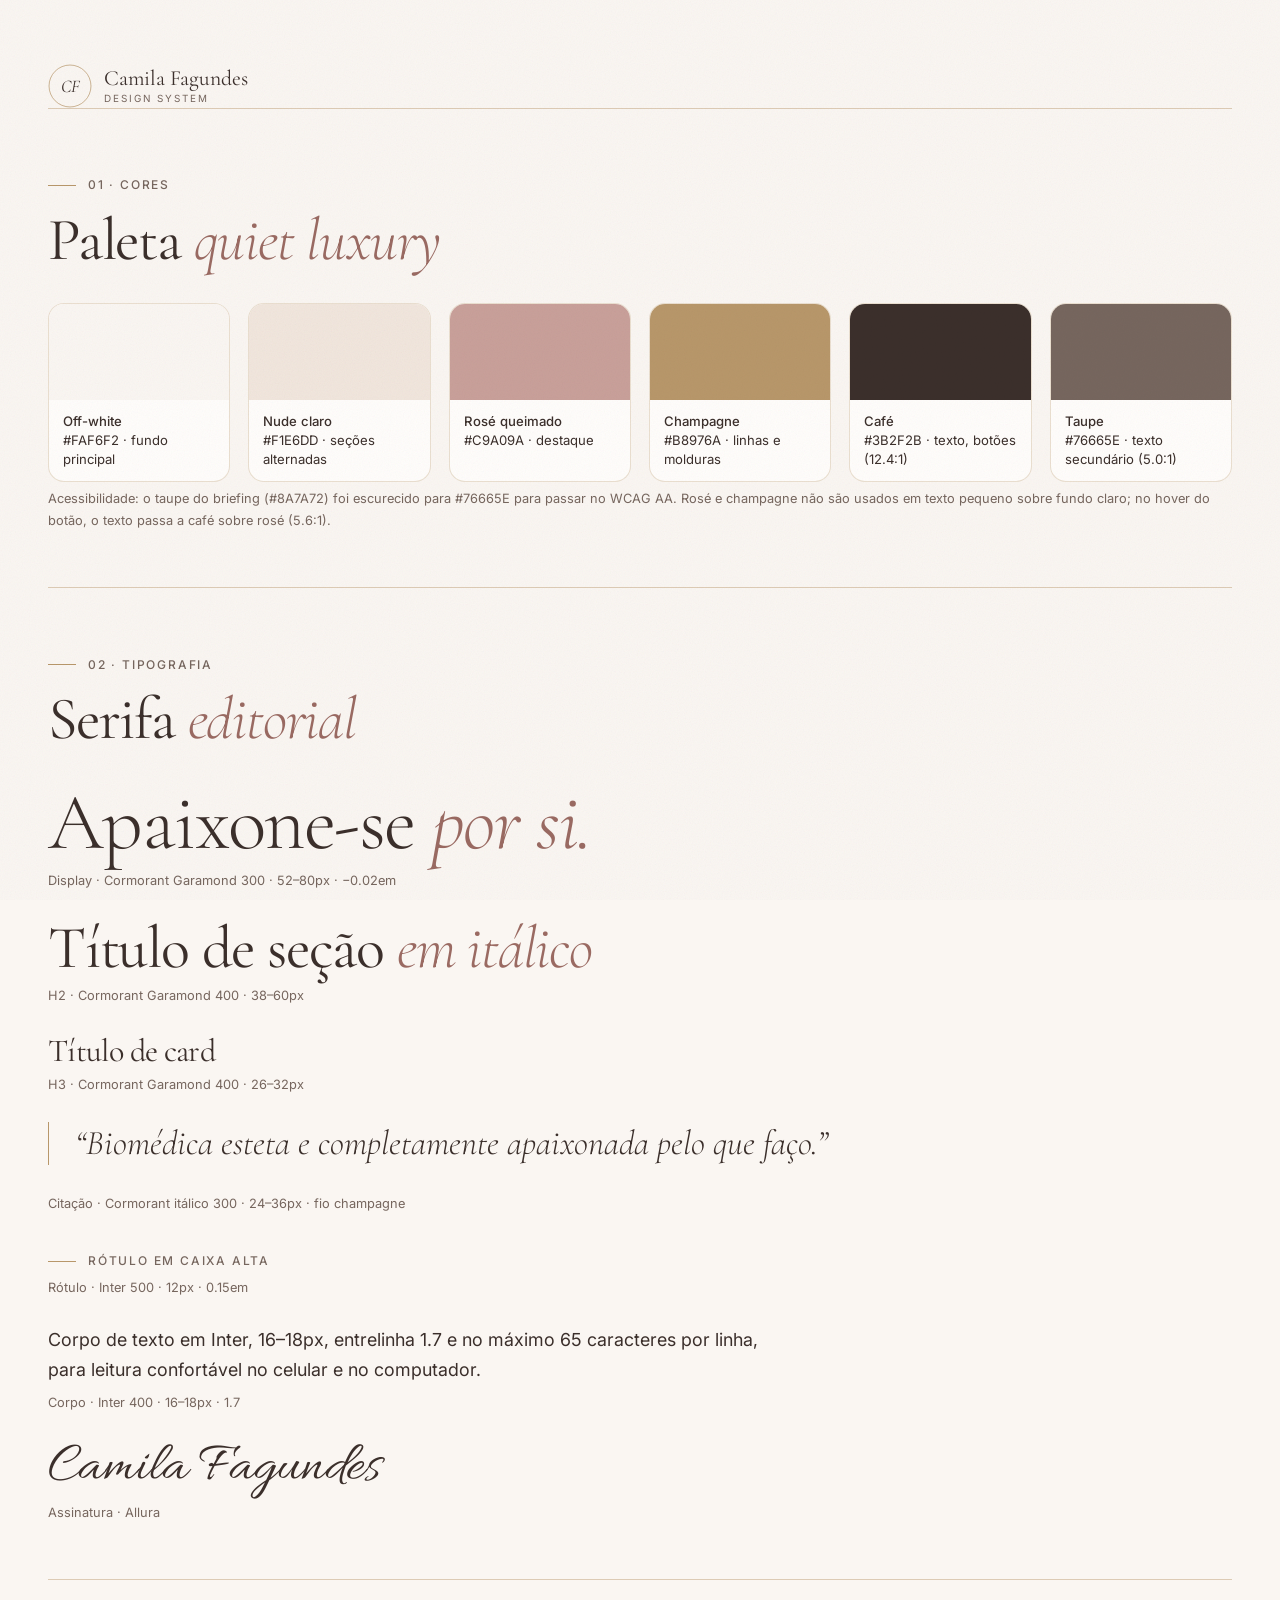
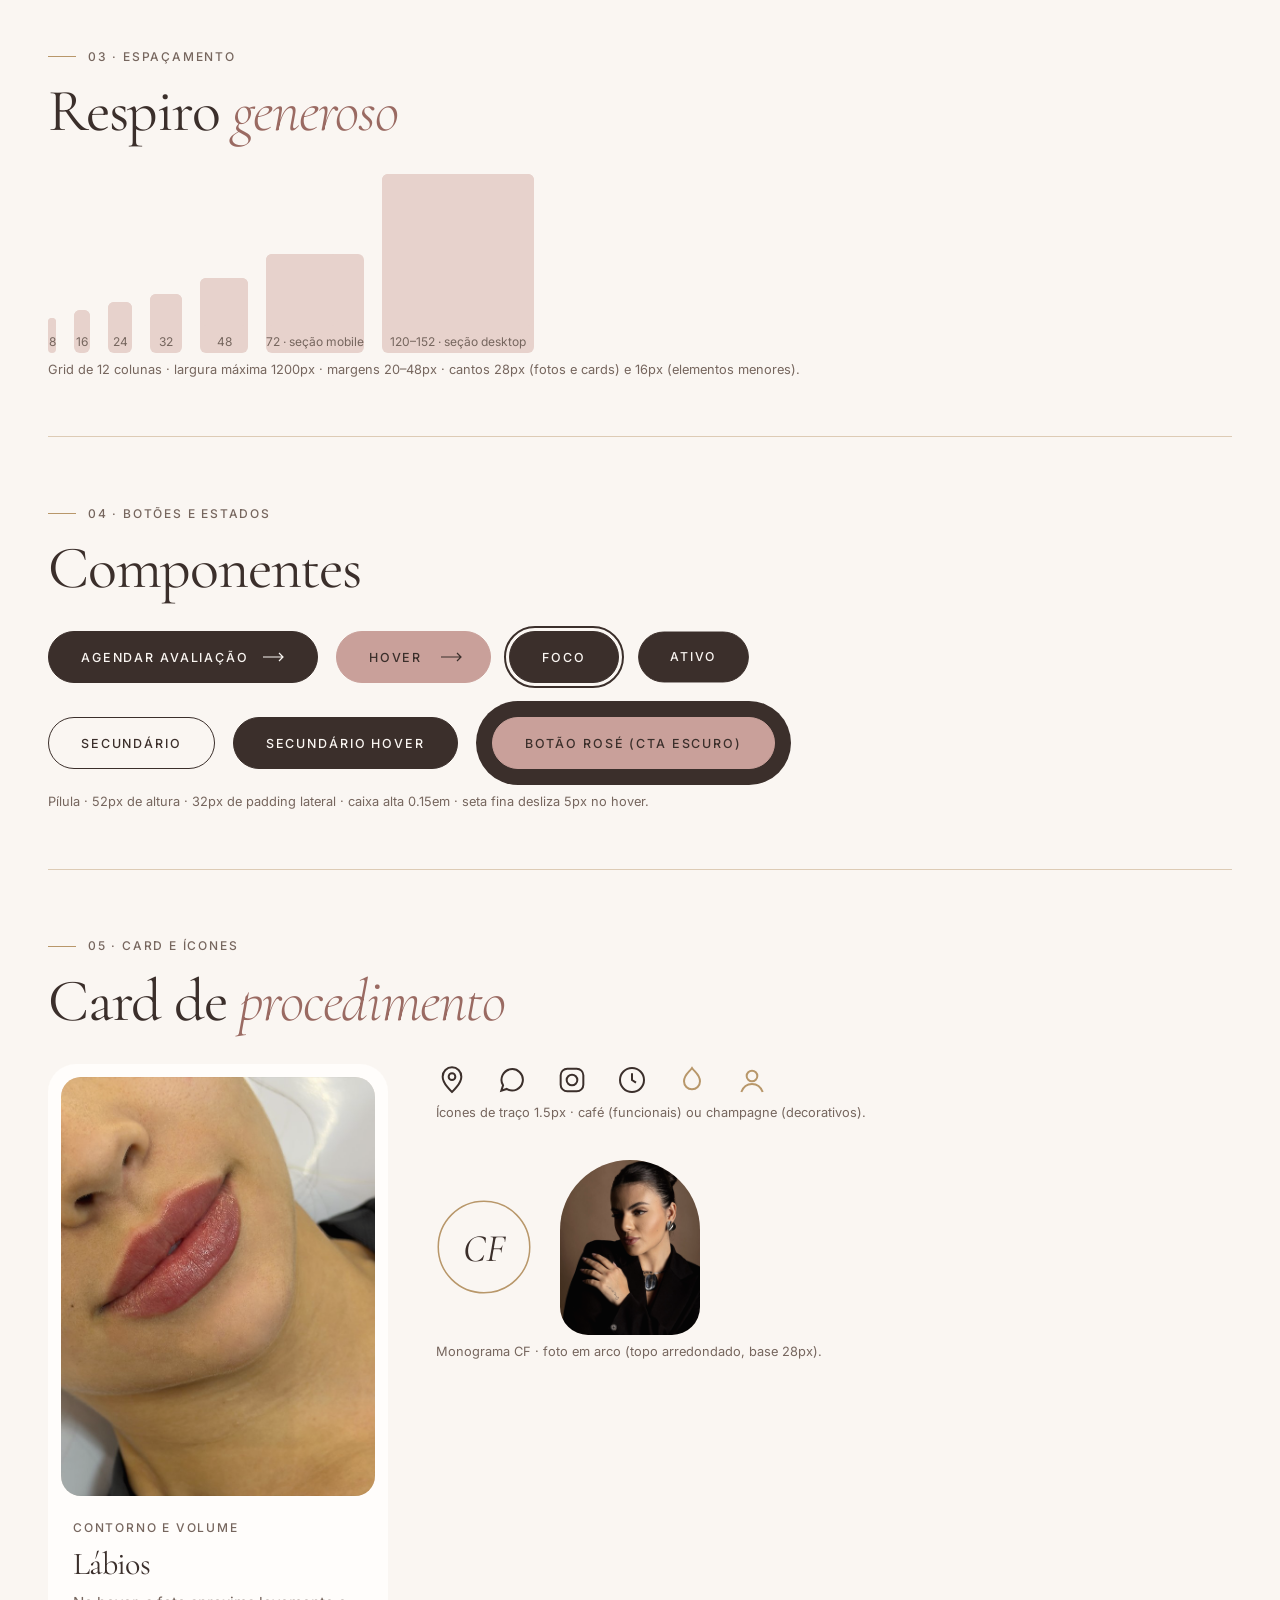
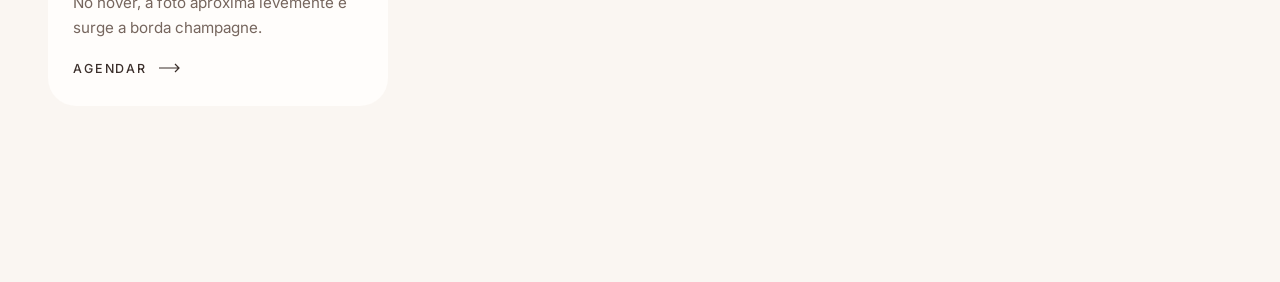
==== design-system.html @ 3cc43bcc "Novo design: quiet luxury (Cormorant + Inter, paleta nude/rose), arcos, selo CF, cards, linha do tem" ====
﻿<!doctype html>
<html lang="pt-BR">
<head>
<meta charset="utf-8">
<meta name="viewport" content="width=device-width, initial-scale=1">
<title>Design System | Dra. Camila Fagundes</title>
<link rel="preconnect" href="https://fonts.googleapis.com">
<link rel="preconnect" href="https://fonts.gstatic.com" crossorigin>
<link href="https://fonts.googleapis.com/css2?family=Allura&family=Cormorant+Garamond:ital,wght@0,300;0,400;0,500;1,300;1,400&family=Inter:wght@300;400;500&display=swap" rel="stylesheet">
<link rel="stylesheet" href="styles.css">
<style>
  .ds { padding: 64px 0 120px; }
  .ds section { padding: 56px 0; border-top: 1px solid rgba(184,151,106,.45); }
  .ds h2.h2 { margin: 14px 0 32px; }
  .swatches { display: grid; grid-template-columns: repeat(auto-fill, minmax(160px, 1fr)); gap: 18px; }
  .sw { border-radius: var(--radius-sm); overflow: hidden; background: var(--white); border: 1px solid rgba(184,151,106,.3); }
  .sw i { display: block; height: 96px; }
  .sw div { padding: 12px 14px; font-size: .82rem; line-height: 1.45; }
  .sw b { display: block; font-weight: 500; }
  .row { display: flex; flex-wrap: wrap; gap: 18px; align-items: center; }
  .spec { font-size: .8rem; color: var(--taupe); margin-top: 6px; }
  .type > * + * { margin-top: 26px; }
  .spaces { display: flex; flex-wrap: wrap; gap: 18px; align-items: flex-end; }
  .spaces div { background: var(--rose-soft); border-radius: 6px; }
  .spaces span { display: block; font-size: .75rem; color: var(--taupe); margin-top: 6px; text-align: center; }
  .icons { display: flex; gap: 28px; }
  .icons svg { width: 32px; height: 32px; stroke: var(--cafe); fill: none; stroke-width: 1.5; }
  .icons svg.g { stroke: var(--gold); }
  .state-focus { outline: 2px solid var(--cafe); outline-offset: 3px; }
  .demo-card { max-width: 340px; }
</style>
</head>
<body>
<svg width="0" height="0" style="position:absolute" aria-hidden="true">
  <symbol id="arrow" viewBox="0 0 22 10"><path d="M0 5h20M16 1l4 4-4 4" fill="none" stroke="currentColor" stroke-width="1.2"/></symbol>
  <symbol id="mono" viewBox="0 0 64 64"><circle cx="32" cy="32" r="30.5" fill="none" stroke="#B8976A" stroke-width="1"/><text x="32" y="41" text-anchor="middle" fill="#3B2F2B" font-family="Cormorant Garamond, Georgia, serif" font-style="italic" font-size="26">CF</text></symbol>
</svg>
<main class="container ds">
  <a class="brand" href="index.html"><svg class="mono"><use href="#mono"/></svg><span>Camila Fagundes<small>Design system</small></span></a>

  <section>
    <span class="label">01 · Cores</span>
    <h2 class="h2">Paleta <em>quiet luxury</em></h2>
    <div class="swatches">
      <div class="sw"><i style="background:#FAF6F2"></i><div><b>Off-white</b>#FAF6F2 · fundo principal</div></div>
      <div class="sw"><i style="background:#F1E6DD"></i><div><b>Nude claro</b>#F1E6DD · seções alternadas</div></div>
      <div class="sw"><i style="background:#C9A09A"></i><div><b>Rosé queimado</b>#C9A09A · destaque</div></div>
      <div class="sw"><i style="background:#B8976A"></i><div><b>Champagne</b>#B8976A · linhas e molduras</div></div>
      <div class="sw"><i style="background:#3B2F2B"></i><div><b>Café</b>#3B2F2B · texto, botões (12.4:1)</div></div>
      <div class="sw"><i style="background:#76665E"></i><div><b>Taupe</b>#76665E · texto secundário (5.0:1)</div></div>
    </div>
    <p class="spec">Acessibilidade: o taupe do briefing (#8A7A72) foi escurecido para #76665E para passar no WCAG AA. Rosé e champagne não são usados em texto pequeno sobre fundo claro; no hover do botão, o texto passa a café sobre rosé (5.6:1).</p>
  </section>

  <section>
    <span class="label">02 · Tipografia</span>
    <h2 class="h2">Serifa <em>editorial</em></h2>
    <div class="type">
      <div><p class="display">Apaixone-se <em>por si.</em></p><p class="spec">Display · Cormorant Garamond 300 · 52–80px · −0.02em</p></div>
      <div><p class="h2">Título de seção <em>em itálico</em></p><p class="spec">H2 · Cormorant Garamond 400 · 38–60px</p></div>
      <div><p class="h3">Título de card</p><p class="spec">H3 · Cormorant Garamond 400 · 26–32px</p></div>
      <div><p class="quote">“Biomédica esteta e completamente apaixonada pelo que faço.”</p><p class="spec">Citação · Cormorant itálico 300 · 24–36px · fio champagne</p></div>
      <div><span class="label">Rótulo em caixa alta</span><p class="spec">Rótulo · Inter 500 · 12px · 0.15em</p></div>
      <div><p class="measure">Corpo de texto em Inter, 16–18px, entrelinha 1.7 e no máximo 65 caracteres por linha, para leitura confortável no celular e no computador.</p><p class="spec">Corpo · Inter 400 · 16–18px · 1.7</p></div>
      <div><p class="signature">Camila Fagundes</p><p class="spec">Assinatura · Allura</p></div>
    </div>
  </section>

  <section>
    <span class="label">03 · Espaçamento</span>
    <h2 class="h2">Respiro <em>generoso</em></h2>
    <div class="spaces">
      <div><div style="width:8px;height:8px"></div><span>8</span></div>
      <div><div style="width:16px;height:16px"></div><span>16</span></div>
      <div><div style="width:24px;height:24px"></div><span>24</span></div>
      <div><div style="width:32px;height:32px"></div><span>32</span></div>
      <div><div style="width:48px;height:48px"></div><span>48</span></div>
      <div><div style="width:72px;height:72px"></div><span>72 · seção mobile</span></div>
      <div><div style="width:152px;height:152px"></div><span>120–152 · seção desktop</span></div>
    </div>
    <p class="spec">Grid de 12 colunas · largura máxima 1200px · margens 20–48px · cantos 28px (fotos e cards) e 16px (elementos menores).</p>
  </section>

  <section>
    <span class="label">04 · Botões e estados</span>
    <h2 class="h2">Componentes</h2>
    <div class="row">
      <a class="btn" href="#">Agendar avaliação <svg class="arrow"><use href="#arrow"/></svg></a>
      <a class="btn" href="#" style="background:var(--rose);border-color:var(--rose);color:var(--cafe)">Hover <svg class="arrow" style="transform:translateX(5px)"><use href="#arrow"/></svg></a>
      <a class="btn state-focus" href="#">Foco</a>
      <a class="btn" href="#" style="transform:scale(.98)">Ativo</a>
    </div>
    <div class="row" style="margin-top:18px">
      <a class="btn btn--ghost" href="#">Secundário</a>
      <a class="btn btn--ghost" href="#" style="background:var(--cafe);color:var(--off-white)">Secundário hover</a>
      <span style="background:var(--cafe);padding:16px;border-radius:999px"><a class="btn btn--rose" href="#">Botão rosé (CTA escuro)</a></span>
    </div>
    <p class="spec">Pílula · 52px de altura · 32px de padding lateral · caixa alta 0.15em · seta fina desliza 5px no hover.</p>
  </section>

  <section>
    <span class="label">05 · Card e ícones</span>
    <h2 class="h2">Card de <em>procedimento</em></h2>
    <div class="row" style="align-items:flex-start;gap:48px">
      <a class="card demo-card" href="#">
        <div class="photo"><img src="fotos/proc-labios.jpg" alt=""></div>
        <div class="card__body"><span class="label">Contorno e volume</span><h3 class="h3">Lábios</h3><p>No hover, a foto aproxima levemente e surge a borda champagne.</p><span class="link-arrow">Agendar <svg class="arrow"><use href="#arrow"/></svg></span></div>
      </a>
      <div>
        <div class="icons">
          <svg viewBox="0 0 24 24"><path d="M12 21s-7-6.2-7-11.5a7 7 0 0 1 14 0C19 14.8 12 21 12 21z"/><circle cx="12" cy="9.5" r="2.5"/></svg>
          <svg viewBox="0 0 24 24"><path d="M4 20l1.3-4A8 8 0 1 1 8 18.7z"/></svg>
          <svg viewBox="0 0 24 24"><rect x="3.5" y="3.5" width="17" height="17" rx="5"/><circle cx="12" cy="12" r="4"/></svg>
          <svg viewBox="0 0 24 24"><circle cx="12" cy="12" r="9"/><path d="M12 7v5l3 2"/></svg>
          <svg class="g" viewBox="0 0 24 24"><path d="M12 3c2 3 6 5 6 10a6 6 0 0 1-12 0c0-5 4-7 6-10z"/></svg>
          <svg class="g" viewBox="0 0 24 24"><circle cx="12" cy="9" r="4"/><path d="M4 21c1.5-4 4.5-6 8-6s6.5 2 8 6"/></svg>
        </div>
        <p class="spec">Ícones de traço 1.5px · café (funcionais) ou champagne (decorativos).</p>
        <div class="row" style="margin-top:36px;gap:28px">
          <svg class="mono" style="width:96px;height:96px"><use href="#mono"/></svg>
          <div class="photo arch" style="width:140px"><img src="fotos/dra-camila.jpg" alt=""></div>
        </div>
        <p class="spec">Monograma CF · foto em arco (topo arredondado, base 28px).</p>
      </div>
    </div>
  </section>
</main>
</body>
</html>
---- styles.css ----
﻿/* ==========================================================================
   Dra. Camila Fagundes — design system
   ========================================================================== */
:root {
  /* Color */
  --off-white: #FAF6F2;      /* fundo principal */
  --nude: #F1E6DD;           /* fundo secundário */
  --rose: #C9A09A;           /* destaque */
  --rose-soft: #E7D2CC;
  --rose-ink: #9A6A62;      /* rosé para texto sobre fundo claro (4.3:1, AA para títulos) */
  --gold: #B8976A;           /* detalhes premium: linhas, molduras, hover */
  --cafe: #3B2F2B;           /* texto principal, botões */
  --taupe: #76665E;          /* texto secundário (escurecido de #8A7A72 para AA: 5.0:1 sobre o off-white) */
  --white: #FFFDFB;

  /* Type */
  --serif: "Cormorant Garamond", "Playfair Display", Georgia, serif;
  --sans: "Inter", "Helvetica Neue", Arial, sans-serif;
  --script: "Allura", "Brush Script MT", cursive;
  --fs-display: clamp(3.25rem, 2rem + 4.6vw, 5rem);      /* 52 → 80 */
  --fs-h2: clamp(2.375rem, 1.6rem + 3vw, 3.75rem);       /* 38 → 60 */
  --fs-h3: clamp(1.625rem, 1.4rem + .8vw, 2rem);         /* 26 → 32 */
  --fs-quote: clamp(1.5rem, 1.2rem + 1.2vw, 2.25rem);    /* 24 → 36 */
  --fs-body: clamp(1rem, .96rem + .2vw, 1.125rem);       /* 16 → 18 */
  --fs-label: .75rem;                                    /* 12 */

  /* Space */
  --container: 1200px;
  --gutter: clamp(20px, 5vw, 48px);
  --section: clamp(72px, 4rem + 6vw, 152px);
  --radius: 28px;
  --radius-sm: 16px;

  /* Motion */
  --ease: cubic-bezier(.22, .61, .36, 1);
  --slow: 750ms;
}

* { box-sizing: border-box; margin: 0; padding: 0; }
html { scroll-behavior: smooth; }
body {
  background: var(--off-white); color: var(--cafe);
  font-family: var(--sans); font-size: var(--fs-body); font-weight: 400; line-height: 1.7;
  -webkit-font-smoothing: antialiased; overflow-x: hidden;
}
/* Paper grain */
body::after {
  content: ""; position: fixed; inset: 0; z-index: 90; pointer-events: none; opacity: .07; mix-blend-mode: multiply;
  background-image: url("data:image/svg+xml;utf8,<svg xmlns='http://www.w3.org/2000/svg' width='180' height='180'><filter id='n'><feTurbulence type='fractalNoise' baseFrequency='.85' numOctaves='3' stitchTiles='stitch'/></filter><rect width='100%' height='100%' filter='url(%23n)'/></svg>");
}
img { display: block; max-width: 100%; }
a { color: inherit; }
button { font: inherit; color: inherit; }
:focus-visible { outline: 2px solid var(--cafe); outline-offset: 3px; border-radius: 4px; }
::selection { background: var(--rose-soft); }

.container { width: min(var(--container), 100% - var(--gutter) * 2); margin-inline: auto; }
.section { position: relative; padding-block: var(--section); }
.section--nude { background: var(--nude); }

/* ---------- Type ---------- */
.display, .h2, .h3 { font-family: var(--serif); font-weight: 400; letter-spacing: -.02em; line-height: 1.02; }
.display { font-size: var(--fs-display); font-weight: 300; }
.h2 { font-size: var(--fs-h2); }
.h3 { font-size: var(--fs-h3); line-height: 1.1; }
.display em, .h2 em, .h3 em, .quote em { font-style: italic; color: var(--rose-ink); font-weight: 300; }
.label {
  display: inline-flex; align-items: center; gap: 12px;
  font-size: var(--fs-label); font-weight: 500; letter-spacing: .15em; text-transform: uppercase; color: var(--taupe);
}
.label::before { content: ""; width: 28px; height: 1px; background: var(--gold); }
.lead { font-size: calc(var(--fs-body) * 1.08); color: var(--taupe); max-width: 34em; }
.muted { color: var(--taupe); }
.measure { max-width: 65ch; }
.signature { font-family: var(--script); font-size: clamp(2.6rem, 2rem + 2vw, 3.5rem); color: var(--cafe); line-height: 1; }

/* ---------- Buttons ---------- */
.btn {
  --bg: var(--cafe); --fg: var(--off-white);
  display: inline-flex; align-items: center; justify-content: center; gap: 14px;
  height: 52px; padding: 0 32px; border-radius: 999px; border: 1px solid var(--bg);
  background: var(--bg); color: var(--fg); text-decoration: none; cursor: pointer;
  font-family: var(--sans); font-size: .78rem; font-weight: 500; letter-spacing: .15em; text-transform: uppercase;
  transition: background .45s var(--ease), color .45s var(--ease), border-color .45s var(--ease), transform .2s var(--ease);
}
.btn .arrow { width: 22px; height: 10px; transition: transform .45s var(--ease); }
.btn:hover { background: var(--rose); border-color: var(--rose); color: var(--cafe); }
.btn:hover .arrow { transform: translateX(5px); }
.btn:active { transform: scale(.98); }
.btn--ghost { --bg: transparent; --fg: var(--cafe); border-color: var(--cafe); }
.btn--ghost:hover { background: var(--cafe); border-color: var(--cafe); color: var(--off-white); }
.btn--rose { --bg: var(--rose); --fg: var(--cafe); }
.btn--rose:hover { background: var(--off-white); border-color: var(--off-white); color: var(--cafe); }
.link-arrow { display: inline-flex; align-items: center; gap: 10px; font-size: .78rem; letter-spacing: .15em; text-transform: uppercase; font-weight: 500; text-decoration: none; }
.link-arrow .arrow { width: 26px; height: 10px; transition: transform .45s var(--ease); }
.link-arrow:hover .arrow { transform: translateX(5px); }

/* ---------- Monogram ---------- */
.mono { width: 44px; height: 44px; flex: none; }
.mono circle { fill: none; stroke: var(--gold); stroke-width: 1; }
.mono text { font-family: var(--serif); font-style: italic; font-size: 26px; fill: var(--cafe); }

/* ---------- Photos ---------- */
.photo { position: relative; overflow: hidden; background: var(--nude); }
.photo img { width: 100%; height: 100%; object-fit: cover; filter: saturate(.92) sepia(.06) contrast(.97); }
.arch { aspect-ratio: 4 / 5; border-radius: 50% 50% var(--radius) var(--radius) / 40% 40% var(--radius) var(--radius); }
.framed { position: relative; }
.framed::before {
  content: ""; position: absolute; inset: -14px 14px 14px -14px; border: 1px solid var(--gold);
  border-radius: 50% 50% var(--radius) var(--radius) / 40% 40% var(--radius) var(--radius); pointer-events: none;
}
.blob { position: absolute; z-index: 0; width: 420px; height: 420px; border-radius: 50%; background: var(--rose); opacity: .16; filter: blur(80px); pointer-events: none; }

/* ---------- Header ---------- */
.nav { position: fixed; inset: 0 0 auto; z-index: 50; transition: background .5s var(--ease), box-shadow .5s var(--ease); }
.nav.scrolled { background: rgba(250, 246, 242, .82); backdrop-filter: blur(14px); -webkit-backdrop-filter: blur(14px); box-shadow: 0 1px 0 rgba(184, 151, 106, .35); }
.nav__in { display: flex; align-items: center; justify-content: space-between; gap: 24px; height: 84px; transition: height .5s var(--ease); }
.nav.scrolled .nav__in { height: 70px; }
.brand { display: flex; align-items: center; gap: 12px; text-decoration: none; }
.brand span { font-family: var(--serif); font-size: 1.35rem; line-height: 1; }
.brand small { display: block; font-family: var(--sans); font-size: .62rem; letter-spacing: .2em; text-transform: uppercase; color: var(--taupe); margin-top: 4px; }
.nav__links { display: flex; gap: clamp(20px, 2.4vw, 36px); list-style: none; }
.nav__links a { font-size: .74rem; letter-spacing: .15em; text-transform: uppercase; text-decoration: none; font-weight: 500; position: relative; padding: 6px 0; }
.nav__links a::after { content: ""; position: absolute; left: 0; right: 100%; bottom: 0; height: 1px; background: var(--gold); transition: right .45s var(--ease); }
.nav__links a:hover::after { right: 0; }
.nav .btn { height: 44px; padding: 0 22px; }
.burger { display: none; width: 48px; height: 48px; border: 0; background: none; cursor: pointer; position: relative; }
.burger span { position: absolute; left: 12px; right: 12px; height: 1px; background: var(--cafe); transition: transform .45s var(--ease), opacity .3s; }
.burger span:nth-child(1) { top: 19px; } .burger span:nth-child(2) { top: 28px; }
.burger[aria-expanded="true"] span:nth-child(1) { transform: translateY(4.5px) rotate(45deg); }
.burger[aria-expanded="true"] span:nth-child(2) { transform: translateY(-4.5px) rotate(-45deg); }
.menu {
  position: fixed; inset: 0; z-index: 45; background: var(--off-white); display: flex; flex-direction: column; justify-content: center;
  padding: 100px var(--gutter) 40px; opacity: 0; visibility: hidden; transition: opacity .5s var(--ease), visibility .5s;
}
.menu.open { opacity: 1; visibility: visible; }
.menu ul { list-style: none; }
.menu li a { display: block; font-family: var(--serif); font-size: 2.6rem; line-height: 1.25; text-decoration: none; padding: 6px 0; }
.menu li a em { color: var(--rose-ink); }
.menu .btn { margin-top: 36px; align-self: flex-start; }

/* ---------- Hero ---------- */
.hero { position: relative; min-height: 100svh; display: flex; align-items: center; padding-top: 120px; padding-bottom: 72px; overflow: hidden; }
.hero .blob { top: -120px; right: 18%; }
.hero__grid { position: relative; z-index: 1; display: grid; grid-template-columns: repeat(12, 1fr); column-gap: 24px; align-items: center; }
.hero__text { grid-column: 1 / 7; }
.hero__text .display { margin: 26px 0 22px; }
.hero__slogan { font-family: var(--serif); font-style: italic; font-size: clamp(1.5rem, 1.1rem + 1vw, 1.9rem); color: var(--rose-ink); margin-bottom: 18px; }
.hero__ctas { display: flex; flex-wrap: wrap; gap: 14px; margin-top: 36px; }
.hero__proof { display: flex; gap: 36px; margin-top: 48px; padding-top: 24px; border-top: 1px solid rgba(184, 151, 106, .45); max-width: 440px; }
.hero__proof strong { display: block; font-family: var(--serif); font-size: 2rem; font-weight: 400; line-height: 1; }
.hero__proof span { font-size: .8rem; color: var(--taupe); }
.hero__media { grid-column: 8 / 13; position: relative; }
.hero__media .photo { box-shadow: 0 30px 60px -30px rgba(59, 47, 43, .35); }
.seal { position: absolute; left: -64px; bottom: 56px; width: 136px; height: 136px; border-radius: 50%; background: var(--off-white); display: grid; place-items: center; box-shadow: 0 18px 40px -18px rgba(59, 47, 43, .3); }
.seal svg.ring { position: absolute; inset: 8px; width: calc(100% - 16px); height: calc(100% - 16px); animation: spin 26s linear infinite; }
.seal svg.ring text { font-family: var(--sans); font-size: 9px; letter-spacing: .1em; text-transform: uppercase; fill: var(--cafe); }
.seal .mono { width: 52px; height: 52px; }
@keyframes spin { to { transform: rotate(360deg); } }

/* Headline lines */
.ln { display: block; overflow: hidden; padding-bottom: .08em; margin-bottom: -.08em; }
.ln > span { display: block; }
.js .ln > span { transform: translateY(105%); transition: transform 1.1s var(--ease); }
.loaded .ln > span, .js .rv.in .ln > span { transform: none; }
.js .ln:nth-child(2) > span { transition-delay: .12s; }
.js .ln:nth-child(3) > span { transition-delay: .24s; }

/* Reveal */
.js .rv { opacity: 0; transform: translateY(26px); transition: opacity var(--slow) var(--ease), transform var(--slow) var(--ease); transition-delay: var(--d, 0s); }
.js .rv.in { opacity: 1; transform: none; }

/* ---------- Sobre ---------- */
.about__grid { display: grid; grid-template-columns: repeat(12, 1fr); column-gap: 24px; align-items: center; }
.about__media { grid-column: 1 / 6; position: relative; padding: 40px 0 40px 40px; }
.about__media::before { content: ""; position: absolute; inset: 0 30% 0 0; background: var(--nude); border-radius: var(--radius); }
.about__media .photo { position: relative; }
.about__text { grid-column: 7 / 13; }
.about__text .h2 { margin: 22px 0 28px; }
.quote { font-family: var(--serif); font-style: italic; font-size: var(--fs-quote); line-height: 1.25; font-weight: 300; padding-left: 26px; border-left: 1px solid var(--gold); margin-bottom: 28px; }
.about__text p + p { margin-top: 14px; }
.facts { list-style: none; display: grid; grid-template-columns: 1fr 1fr; gap: 22px 28px; margin: 34px 0 30px; }
.facts li { display: flex; gap: 14px; align-items: flex-start; }
.facts svg { width: 26px; height: 26px; flex: none; stroke: var(--gold); fill: none; stroke-width: 1.5; margin-top: 2px; }
.facts strong { display: block; font-weight: 500; font-size: .95rem; }
.facts span { font-size: .85rem; color: var(--taupe); line-height: 1.5; }

/* ---------- Section heads ---------- */
.head { display: flex; flex-wrap: wrap; justify-content: space-between; align-items: flex-end; gap: 24px; margin-bottom: clamp(40px, 5vw, 64px); }
.head .h2 { margin-top: 18px; max-width: 14ch; }
.head p { max-width: 30em; color: var(--taupe); }

/* ---------- Procedimentos ---------- */
.cards { display: grid; grid-template-columns: repeat(3, 1fr); gap: 28px; }
.card {
  display: flex; flex-direction: column; text-decoration: none; background: var(--white); border-radius: var(--radius);
  padding: 12px 12px 26px; border: 1px solid transparent; transition: border-color .5s var(--ease), transform .5s var(--ease), box-shadow .5s var(--ease);
}
.card .photo { aspect-ratio: 3 / 4; border-radius: calc(var(--radius) - 8px); }
.card .photo img { transition: transform 1.2s var(--ease); }
.card__body { padding: 22px 12px 0; display: flex; flex-direction: column; flex: 1; }
.card__body .label::before { display: none; }
.card .h3 { margin: 8px 0 10px; }
.card p { font-size: .95rem; color: var(--taupe); line-height: 1.6; flex: 1; }
.card .link-arrow { margin-top: 18px; color: var(--cafe); }
.card:hover { border-color: var(--gold); transform: translateY(-4px); box-shadow: 0 24px 48px -28px rgba(59, 47, 43, .35); }
.card:hover .photo img { transform: scale(1.06); }
.card:hover .link-arrow .arrow { transform: translateX(5px); }

/* ---------- Como funciona ---------- */
.steps { list-style: none; display: grid; grid-template-columns: repeat(4, 1fr); gap: 32px; position: relative; }
.steps::before { content: ""; position: absolute; top: 52px; left: 6%; right: 6%; height: 1px; background: var(--gold); transform-origin: left; }
.js .steps::before { transform: scaleX(0); transition: transform 1.6s var(--ease) .2s; }
.js .steps.in::before { transform: scaleX(1); }
.step { position: relative; }
.step__n { font-family: var(--serif); font-size: 6.5rem; line-height: 1; font-weight: 300; color: transparent; -webkit-text-stroke: 1px var(--cafe); background: var(--off-white); padding-right: 14px; display: inline-block; position: relative; }
.section--nude .step__n { background: var(--nude); }
.step .h3 { margin: 18px 0 10px; }
.step p { color: var(--taupe); font-size: .95rem; }

/* ---------- Resultados ---------- */
.results__grid { display: grid; grid-template-columns: repeat(12, 1fr); column-gap: 24px; align-items: center; }
.results__text { grid-column: 1 / 6; }
.results__text .h2 { margin: 18px 0 20px; }
.tabs { display: flex; flex-wrap: wrap; gap: 10px; margin: 32px 0 26px; }
.tab { height: 42px; padding: 0 20px; border-radius: 999px; border: 1px solid var(--cafe); background: transparent; cursor: pointer; font-size: .72rem; letter-spacing: .14em; text-transform: uppercase; font-weight: 500; transition: background .4s var(--ease), color .4s var(--ease); }
.tab:hover { background: var(--nude); }
.tab[aria-selected="true"] { background: var(--cafe); color: var(--off-white); }
.results__cap { font-family: var(--serif); font-style: italic; font-size: 1.35rem; min-height: 2.6em; }
.results__media { grid-column: 7 / 13; }
.ba { --pos: 50%; position: relative; aspect-ratio: 4 / 5; border-radius: var(--radius); overflow: hidden; background: var(--nude); touch-action: pan-y; box-shadow: 0 30px 60px -32px rgba(59, 47, 43, .4); }
.ba__img { position: absolute; inset: 0; }
.ba__img img { width: 100%; height: 100%; object-fit: cover; object-position: var(--op, 50% 50%); transition: opacity .5s var(--ease); }
.ba__img--after { clip-path: inset(0 0 0 var(--pos)); }
.ba__bar { position: absolute; top: 0; bottom: 0; left: var(--pos); width: 1px; background: var(--off-white); pointer-events: none; }
.ba__knob { position: absolute; top: 50%; left: var(--pos); width: 54px; height: 54px; margin: -27px 0 0 -27px; border-radius: 50%; background: var(--off-white); display: grid; place-items: center; pointer-events: none; box-shadow: 0 8px 22px rgba(59, 47, 43, .25); transition: transform .3s var(--ease); }
.ba__knob svg { width: 26px; height: 12px; stroke: var(--cafe); fill: none; stroke-width: 1.5; }
.ba:hover .ba__knob { transform: scale(1.07); }
.ba input { position: absolute; inset: 0; width: 100%; height: 100%; opacity: 0; cursor: ew-resize; margin: 0; }
.ba input:focus-visible ~ .ba__knob { outline: 2px solid var(--cafe); outline-offset: 3px; }
.ba__tag { position: absolute; top: 18px; z-index: 1; font-size: .68rem; letter-spacing: .15em; text-transform: uppercase; font-weight: 500; background: rgba(250, 246, 242, .9); padding: 6px 14px; border-radius: 999px; pointer-events: none; }
.ba__tag--a { left: 18px; } .ba__tag--b { right: 18px; }
.ba.hint { animation: sweep 2.6s var(--ease); }
@property --pos { syntax: "<percentage>"; inherits: true; initial-value: 50%; }
@keyframes sweep { 0% { --pos: 50%; } 30% { --pos: 22%; } 70% { --pos: 78%; } 100% { --pos: 50%; } }

/* ---------- Depoimentos ---------- */
.testi { text-align: center; position: relative; }
.testi .blob { left: -120px; top: 40px; }
.testi__mark { font-family: var(--serif); font-size: clamp(8rem, 6rem + 6vw, 12rem); line-height: .6; color: var(--rose); height: .5em; }
.testi__track { position: relative; max-width: 820px; margin: 0 auto; min-height: 15rem; }
.testi__item { position: absolute; inset: 0; opacity: 0; visibility: hidden; transition: opacity .8s var(--ease), visibility .8s; }
.testi__item.on { opacity: 1; visibility: visible; position: relative; }
.testi__item blockquote { font-family: var(--serif); font-style: italic; font-weight: 300; font-size: var(--fs-quote); line-height: 1.35; }
.testi__item cite { display: block; margin-top: 26px; font-style: normal; font-size: .74rem; letter-spacing: .15em; text-transform: uppercase; color: var(--taupe); }
.testi__nav { display: flex; justify-content: center; align-items: center; gap: 18px; margin-top: 36px; }
.testi__arrow { width: 48px; height: 48px; border-radius: 50%; border: 1px solid var(--cafe); background: none; cursor: pointer; display: grid; place-items: center; transition: background .4s var(--ease); }
.testi__arrow:hover { background: var(--cafe); }
.testi__arrow svg { width: 20px; height: 10px; stroke: var(--cafe); fill: none; stroke-width: 1.5; transition: stroke .4s; }
.testi__arrow:hover svg { stroke: var(--off-white); }
.dots { display: flex; gap: 6px; }
.dots button { width: 28px; height: 28px; border: 0; background: none; cursor: pointer; position: relative; }
.dots button::after { content: ""; position: absolute; left: 50%; top: 50%; width: 8px; height: 8px; margin: -4px; border-radius: 50%; border: 1px solid var(--cafe); transition: background .4s; }
.dots button[aria-current="true"]::after { background: var(--cafe); }

/* ---------- FAQ ---------- */
.faq__grid { display: grid; grid-template-columns: repeat(12, 1fr); column-gap: 24px; align-items: start; }
.faq__head { grid-column: 1 / 5; position: sticky; top: 110px; }
.faq__head .h2 { margin: 18px 0 20px; }
.faq__list { grid-column: 6 / 13; border-top: 1px solid rgba(184, 151, 106, .5); }
.faq details { border-bottom: 1px solid rgba(184, 151, 106, .5); }
.faq summary { list-style: none; cursor: pointer; display: flex; justify-content: space-between; align-items: center; gap: 24px; padding: 26px 0; font-family: var(--serif); font-size: clamp(1.25rem, 1.1rem + .5vw, 1.55rem); line-height: 1.25; }
.faq summary::-webkit-details-marker { display: none; }
.faq .pm { position: relative; width: 22px; height: 22px; flex: none; transition: transform .5s var(--ease); }
.faq .pm::before, .faq .pm::after { content: ""; position: absolute; left: 0; right: 0; top: 50%; height: 1px; background: var(--cafe); }
.faq .pm::after { transform: rotate(90deg); }
.faq details[open] .pm { transform: rotate(45deg); }
.faq details p { padding: 0 48px 28px 0; color: var(--taupe); max-width: 60ch; }
:root { interpolate-size: allow-keywords; }
.faq details::details-content { height: 0; overflow: hidden; transition: height .55s var(--ease), content-visibility .55s allow-discrete; }
.faq details[open]::details-content { height: auto; }

/* ---------- Contato ---------- */
.contact__wrap { position: relative; }
.map { border-radius: var(--radius); overflow: hidden; height: clamp(380px, 46vw, 540px); background: var(--nude); }
.map iframe { width: 100%; height: 100%; border: 0; filter: grayscale(.55) sepia(.35) contrast(.92) brightness(1.03); }
.contact__card {
  position: absolute; right: 48px; bottom: -56px; width: min(420px, 100%); background: var(--off-white); border-radius: var(--radius);
  padding: 36px; box-shadow: 0 30px 70px -30px rgba(59, 47, 43, .45); border: 1px solid rgba(184, 151, 106, .4);
}
.contact__card .h3 { margin: 14px 0 22px; }
.contact__list { list-style: none; display: grid; gap: 16px; margin-bottom: 28px; }
.contact__list li { display: flex; gap: 14px; align-items: flex-start; font-size: .95rem; line-height: 1.5; }
.contact__list svg { width: 22px; height: 22px; flex: none; stroke: var(--cafe); fill: none; stroke-width: 1.5; margin-top: 1px; }
.contact__list a { text-decoration: none; border-bottom: 1px solid rgba(184, 151, 106, .6); }
.contact__list a:hover { border-color: var(--cafe); }
.contact__list small { display: block; color: var(--taupe); font-size: .8rem; }

/* ---------- CTA final ---------- */
.cta { background: var(--cafe); color: var(--off-white); text-align: center; overflow: hidden; }
.cta .blob { left: 50%; top: 10%; transform: translateX(-50%); opacity: .12; }
.cta .label { color: var(--rose-soft); }
.cta .h2 { font-size: clamp(2.75rem, 1.6rem + 5vw, 5.5rem); font-weight: 300; margin: 24px auto 22px; max-width: 13ch; }
.cta .h2 em { color: var(--rose); }
.cta p { color: #E9DED6; max-width: 34em; margin: 0 auto 40px; }

/* ---------- Footer ---------- */
.footer { background: var(--nude); padding: 72px 0 40px; text-align: center; }
.footer .mono { width: 72px; height: 72px; margin: 0 auto 14px; }
.footer .mono text { font-size: 28px; }
.footer__name { font-family: var(--serif); font-size: 1.5rem; }
.footer__links { list-style: none; display: flex; flex-wrap: wrap; justify-content: center; gap: 8px 28px; margin: 30px 0; }
.footer__links a { font-size: .72rem; letter-spacing: .18em; text-transform: uppercase; text-decoration: none; font-weight: 500; padding: 8px 0; display: inline-block; }
.footer__links a:hover { color: var(--rose); }
.footer__legal { font-size: .78rem; color: var(--taupe); padding-top: 26px; border-top: 1px solid rgba(184, 151, 106, .45); }

/* ---------- WhatsApp float ---------- */
.wa { position: fixed; right: 20px; bottom: 20px; z-index: 40; width: 58px; height: 58px; border-radius: 50%; background: var(--rose); display: grid; place-items: center; box-shadow: 0 12px 30px -10px rgba(59, 47, 43, .5); transition: transform .3s var(--ease); }
.wa::before { content: ""; position: absolute; inset: 0; border-radius: 50%; border: 1px solid var(--rose); animation: pulse 2.8s var(--ease) infinite; }
.wa svg { width: 26px; height: 26px; fill: var(--cafe); }
.wa:hover { transform: scale(1.06); }
@keyframes pulse { 0% { transform: scale(1); opacity: .8; } 100% { transform: scale(1.6); opacity: 0; } }

/* ---------- Responsive ---------- */
@media (max-width: 960px) {
  .nav__links, .nav .btn { display: none; }
  .burger { display: block; }
  .hero { min-height: auto; padding-top: 108px; }
  .hero__grid, .about__grid, .results__grid, .faq__grid { grid-template-columns: 1fr; }
  .hero__text, .hero__media, .about__media, .about__text, .results__text, .results__media, .faq__head, .faq__list { grid-column: 1 / -1; }
  .hero__media { margin: 56px 0 0 auto; width: min(86%, 440px); }
  .seal { left: -40px; bottom: 28px; width: 112px; height: 112px; }
  .seal .mono { width: 44px; height: 44px; }
  .about__media { width: min(92%, 440px); margin: 0 auto 56px; padding: 28px 0 28px 28px; }
  .cards { grid-template-columns: none; grid-auto-flow: column; grid-auto-columns: 78%; overflow-x: auto; scroll-snap-type: x mandatory; gap: 16px; padding-bottom: 12px; margin-inline: calc(var(--gutter) * -1); padding-inline: var(--gutter); scroll-padding-inline: var(--gutter); scrollbar-width: none; }
  .cards::-webkit-scrollbar { display: none; }
  .card { scroll-snap-align: start; }
  .steps { grid-template-columns: 1fr; gap: 36px; padding-left: 4px; }
  .steps::before { top: 0; bottom: 0; left: 40px; right: auto; width: 1px; height: auto; transform-origin: top; }
  .js .steps::before { transform: scaleY(0); }
  .js .steps.in::before { transform: scaleY(1); }
  .step { display: grid; grid-template-columns: 84px 1fr; column-gap: 20px; align-items: start; }
  .step__n { font-size: 4.5rem; padding: 0 0 6px; text-align: center; width: 84px; }
  .step .h3 { margin-top: 10px; }
  .results__media { margin-top: 40px; }
  .faq__head { position: static; margin-bottom: 32px; }
  .contact__card { position: relative; right: auto; bottom: auto; margin: -64px auto 0; width: calc(100% - 32px); padding: 28px 24px; }
}
@media (max-width: 560px) {
  .hero__proof { gap: 24px; }
  .hero__ctas .btn { flex: 1 1 100%; }
  .facts { grid-template-columns: 1fr; }
  .faq details p { padding-right: 0; }
  .wa { right: 16px; bottom: 16px; }
}

@media (prefers-reduced-motion: reduce) {
  html { scroll-behavior: auto; }
  *, *::before, *::after { animation-duration: .01ms !important; animation-iteration-count: 1 !important; transition-duration: .01ms !important; transition-delay: 0s !important; }
  .js .rv, .js .ln > span { opacity: 1; transform: none; }
  .js .steps::before { transform: none; }
}
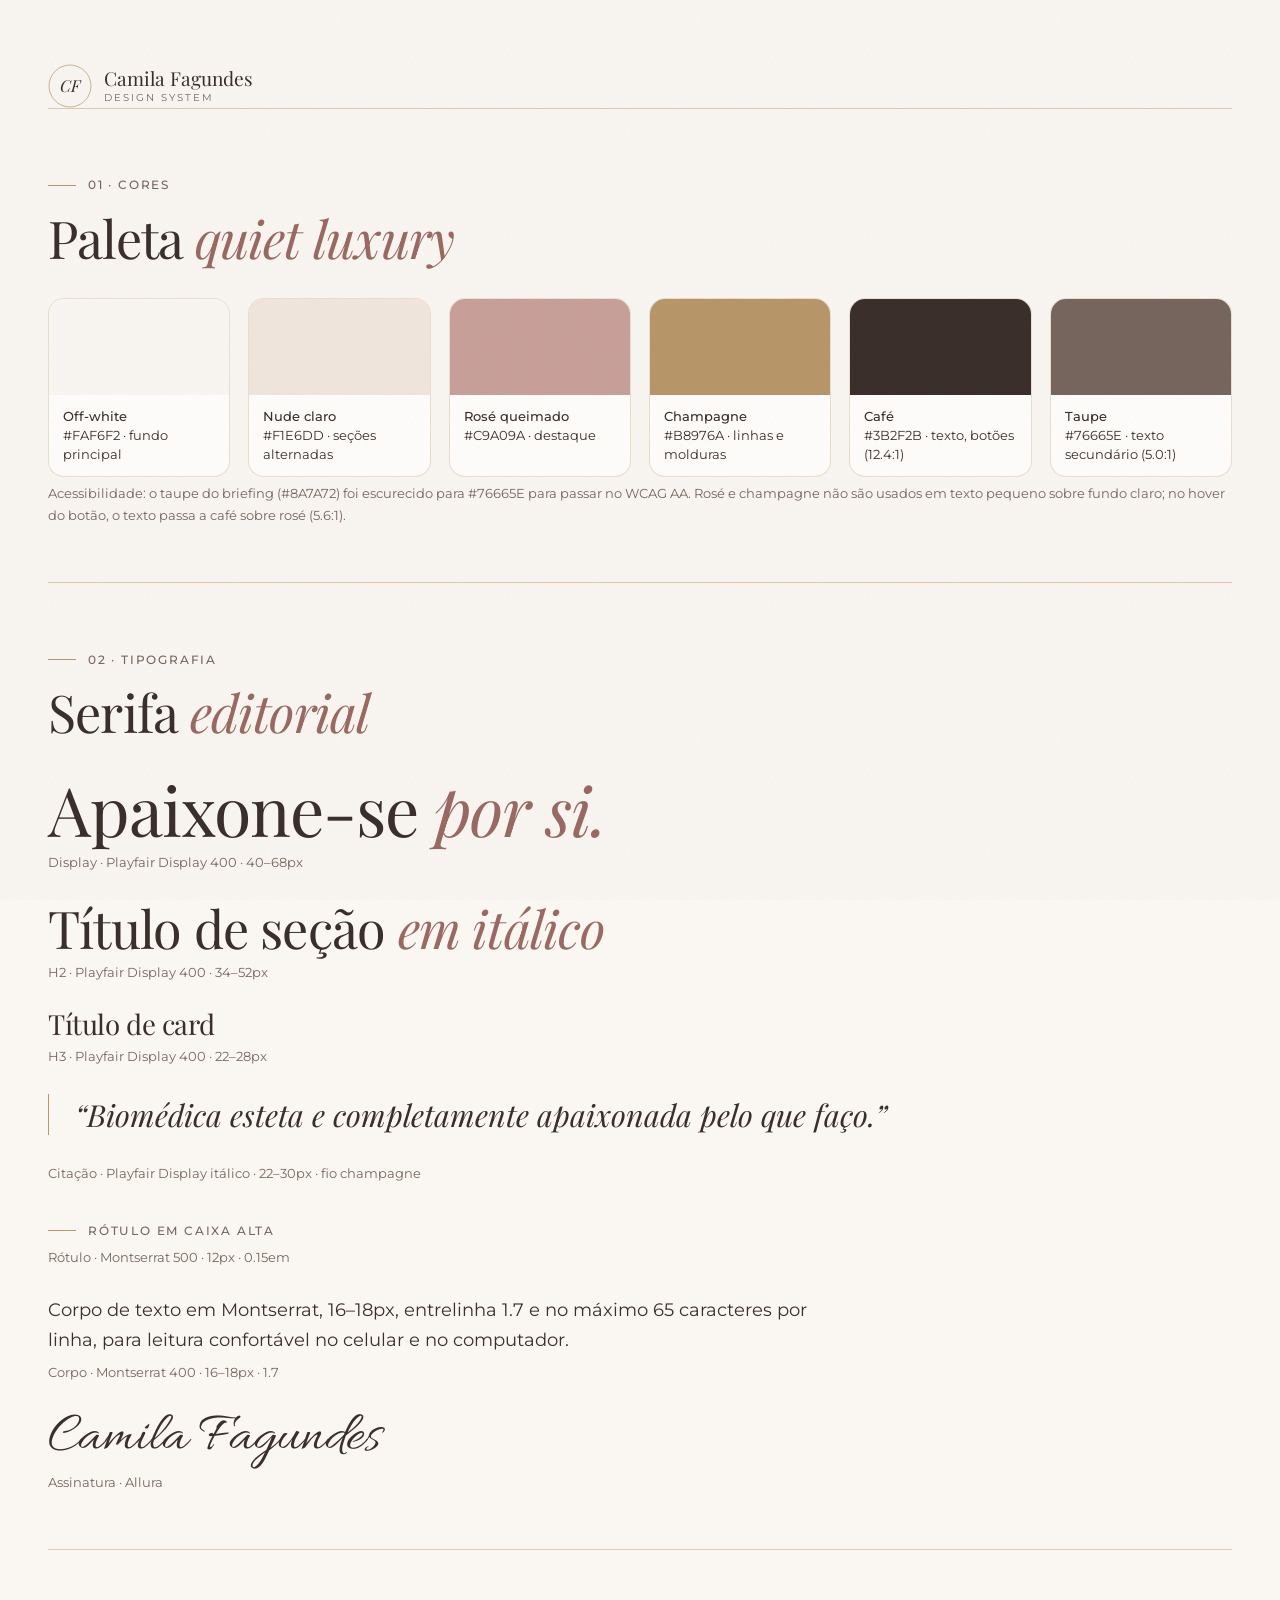
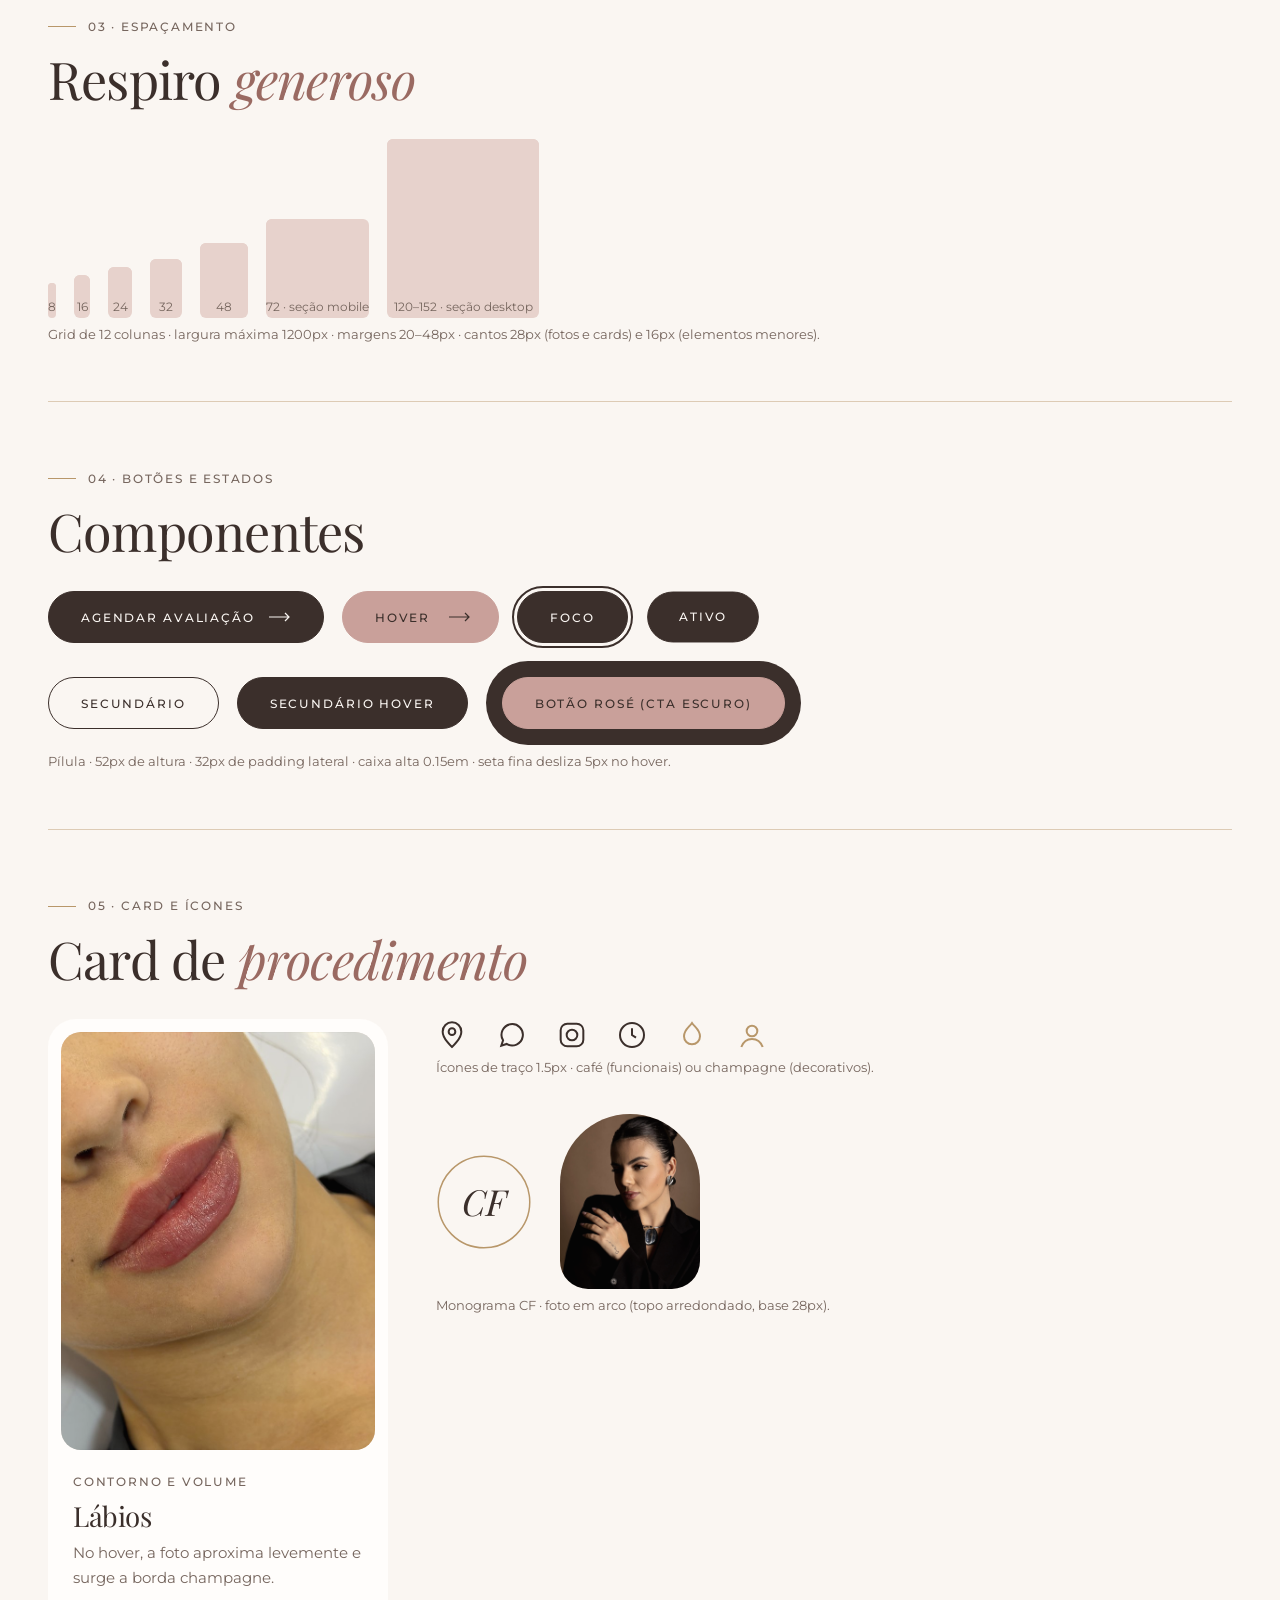
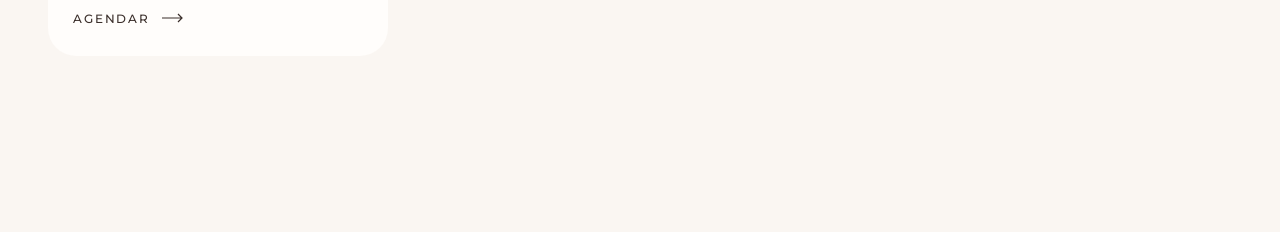
==== commit 24d003d4: "Troca a tipografia para Playfair Display + Montserrat" ====
--- a/design-system.html
+++ b/design-system.html
@@ -6,7 +6,7 @@
 <title>Design System | Dra. Camila Fagundes</title>
 <link rel="preconnect" href="https://fonts.googleapis.com">
 <link rel="preconnect" href="https://fonts.gstatic.com" crossorigin>
-<link href="https://fonts.googleapis.com/css2?family=Allura&family=Cormorant+Garamond:ital,wght@0,300;0,400;0,500;1,300;1,400&family=Inter:wght@300;400;500&display=swap" rel="stylesheet">
+<link href="https://fonts.googleapis.com/css2?family=Allura&family=Montserrat:wght@300;400;500;600&family=Playfair+Display:ital,wght@0,400;0,500;1,400;1,500&display=swap" rel="stylesheet">
 <link rel="stylesheet" href="styles.css">
 <style>
   .ds { padding: 64px 0 120px; }
@@ -33,7 +33,7 @@
 <body>
 <svg width="0" height="0" style="position:absolute" aria-hidden="true">
   <symbol id="arrow" viewBox="0 0 22 10"><path d="M0 5h20M16 1l4 4-4 4" fill="none" stroke="currentColor" stroke-width="1.2"/></symbol>
-  <symbol id="mono" viewBox="0 0 64 64"><circle cx="32" cy="32" r="30.5" fill="none" stroke="#B8976A" stroke-width="1"/><text x="32" y="41" text-anchor="middle" fill="#3B2F2B" font-family="Cormorant Garamond, Georgia, serif" font-style="italic" font-size="26">CF</text></symbol>
+  <symbol id="mono" viewBox="0 0 64 64"><circle cx="32" cy="32" r="30.5" fill="none" stroke="#B8976A" stroke-width="1"/><text x="32" y="41" text-anchor="middle" fill="#3B2F2B" font-family="Playfair Display, Georgia, serif" font-style="italic" font-size="24">CF</text></symbol>
 </svg>
 <main class="container ds">
   <a class="brand" href="index.html"><svg class="mono"><use href="#mono"/></svg><span>Camila Fagundes<small>Design system</small></span></a>
@@ -56,12 +56,12 @@
     <span class="label">02 · Tipografia</span>
     <h2 class="h2">Serifa <em>editorial</em></h2>
     <div class="type">
-      <div><p class="display">Apaixone-se <em>por si.</em></p><p class="spec">Display · Cormorant Garamond 300 · 52–80px · −0.02em</p></div>
-      <div><p class="h2">Título de seção <em>em itálico</em></p><p class="spec">H2 · Cormorant Garamond 400 · 38–60px</p></div>
-      <div><p class="h3">Título de card</p><p class="spec">H3 · Cormorant Garamond 400 · 26–32px</p></div>
-      <div><p class="quote">“Biomédica esteta e completamente apaixonada pelo que faço.”</p><p class="spec">Citação · Cormorant itálico 300 · 24–36px · fio champagne</p></div>
-      <div><span class="label">Rótulo em caixa alta</span><p class="spec">Rótulo · Inter 500 · 12px · 0.15em</p></div>
-      <div><p class="measure">Corpo de texto em Inter, 16–18px, entrelinha 1.7 e no máximo 65 caracteres por linha, para leitura confortável no celular e no computador.</p><p class="spec">Corpo · Inter 400 · 16–18px · 1.7</p></div>
+      <div><p class="display">Apaixone-se <em>por si.</em></p><p class="spec">Display · Playfair Display 400 · 40–68px</p></div>
+      <div><p class="h2">Título de seção <em>em itálico</em></p><p class="spec">H2 · Playfair Display 400 · 34–52px</p></div>
+      <div><p class="h3">Título de card</p><p class="spec">H3 · Playfair Display 400 · 22–28px</p></div>
+      <div><p class="quote">“Biomédica esteta e completamente apaixonada pelo que faço.”</p><p class="spec">Citação · Playfair Display itálico · 22–30px · fio champagne</p></div>
+      <div><span class="label">Rótulo em caixa alta</span><p class="spec">Rótulo · Montserrat 500 · 12px · 0.15em</p></div>
+      <div><p class="measure">Corpo de texto em Montserrat, 16–18px, entrelinha 1.7 e no máximo 65 caracteres por linha, para leitura confortável no celular e no computador.</p><p class="spec">Corpo · Montserrat 400 · 16–18px · 1.7</p></div>
       <div><p class="signature">Camila Fagundes</p><p class="spec">Assinatura · Allura</p></div>
     </div>
   </section>
--- a/styles.css
+++ b/styles.css
@@ -14,13 +14,13 @@
   --white: #FFFDFB;
 
   /* Type */
-  --serif: "Cormorant Garamond", "Playfair Display", Georgia, serif;
-  --sans: "Inter", "Helvetica Neue", Arial, sans-serif;
+  --serif: "Playfair Display", Georgia, serif;
+  --sans: "Montserrat", "Helvetica Neue", Arial, sans-serif;
   --script: "Allura", "Brush Script MT", cursive;
-  --fs-display: clamp(3.25rem, 2rem + 4.6vw, 5rem);      /* 52 → 80 */
-  --fs-h2: clamp(2.375rem, 1.6rem + 3vw, 3.75rem);       /* 38 → 60 */
-  --fs-h3: clamp(1.625rem, 1.4rem + .8vw, 2rem);         /* 26 → 32 */
-  --fs-quote: clamp(1.5rem, 1.2rem + 1.2vw, 2.25rem);    /* 24 → 36 */
+  --fs-display: clamp(2.5rem, 1.6rem + 4vw, 4.25rem);    /* 40 → 68 */
+  --fs-h2: clamp(2.125rem, 1.5rem + 2.4vw, 3.25rem);     /* 34 → 52 */
+  --fs-h3: clamp(1.4rem, 1.25rem + .6vw, 1.75rem);       /* 22 → 28 */
+  --fs-quote: clamp(1.35rem, 1.1rem + 1vw, 1.9rem);      /* 22 → 30 */
   --fs-body: clamp(1rem, .96rem + .2vw, 1.125rem);       /* 16 → 18 */
   --fs-label: .75rem;                                    /* 12 */
 
@@ -59,11 +59,11 @@
 .section--nude { background: var(--nude); }
 
 /* ---------- Type ---------- */
-.display, .h2, .h3 { font-family: var(--serif); font-weight: 400; letter-spacing: -.02em; line-height: 1.02; }
-.display { font-size: var(--fs-display); font-weight: 300; }
+.display, .h2, .h3 { font-family: var(--serif); font-weight: 400; letter-spacing: -.015em; line-height: 1.08; }
+.display { font-size: var(--fs-display); font-weight: 400; }
 .h2 { font-size: var(--fs-h2); }
 .h3 { font-size: var(--fs-h3); line-height: 1.1; }
-.display em, .h2 em, .h3 em, .quote em { font-style: italic; color: var(--rose-ink); font-weight: 300; }
+.display em, .h2 em, .h3 em, .quote em { font-style: italic; color: var(--rose-ink); font-weight: 400; }
 .label {
   display: inline-flex; align-items: center; gap: 12px;
   font-size: var(--fs-label); font-weight: 500; letter-spacing: .15em; text-transform: uppercase; color: var(--taupe);
@@ -98,7 +98,7 @@
 /* ---------- Monogram ---------- */
 .mono { width: 44px; height: 44px; flex: none; }
 .mono circle { fill: none; stroke: var(--gold); stroke-width: 1; }
-.mono text { font-family: var(--serif); font-style: italic; font-size: 26px; fill: var(--cafe); }
+.mono text { font-family: var(--serif); font-style: italic; font-size: 24px; fill: var(--cafe); }
 
 /* ---------- Photos ---------- */
 .photo { position: relative; overflow: hidden; background: var(--nude); }
@@ -117,7 +117,7 @@
 .nav__in { display: flex; align-items: center; justify-content: space-between; gap: 24px; height: 84px; transition: height .5s var(--ease); }
 .nav.scrolled .nav__in { height: 70px; }
 .brand { display: flex; align-items: center; gap: 12px; text-decoration: none; }
-.brand span { font-family: var(--serif); font-size: 1.35rem; line-height: 1; }
+.brand span { font-family: var(--serif); font-size: 1.2rem; line-height: 1; }
 .brand small { display: block; font-family: var(--sans); font-size: .62rem; letter-spacing: .2em; text-transform: uppercase; color: var(--taupe); margin-top: 4px; }
 .nav__links { display: flex; gap: clamp(20px, 2.4vw, 36px); list-style: none; }
 .nav__links a { font-size: .74rem; letter-spacing: .15em; text-transform: uppercase; text-decoration: none; font-weight: 500; position: relative; padding: 6px 0; }
@@ -135,7 +135,7 @@
 }
 .menu.open { opacity: 1; visibility: visible; }
 .menu ul { list-style: none; }
-.menu li a { display: block; font-family: var(--serif); font-size: 2.6rem; line-height: 1.25; text-decoration: none; padding: 6px 0; }
+.menu li a { display: block; font-family: var(--serif); font-size: 2.25rem; line-height: 1.25; text-decoration: none; padding: 6px 0; }
 .menu li a em { color: var(--rose-ink); }
 .menu .btn { margin-top: 36px; align-self: flex-start; }
 
@@ -177,7 +177,7 @@
 .about__media .photo { position: relative; }
 .about__text { grid-column: 7 / 13; }
 .about__text .h2 { margin: 22px 0 28px; }
-.quote { font-family: var(--serif); font-style: italic; font-size: var(--fs-quote); line-height: 1.25; font-weight: 300; padding-left: 26px; border-left: 1px solid var(--gold); margin-bottom: 28px; }
+.quote { font-family: var(--serif); font-style: italic; font-size: var(--fs-quote); line-height: 1.35; font-weight: 400; padding-left: 26px; border-left: 1px solid var(--gold); margin-bottom: 28px; }
 .about__text p + p { margin-top: 14px; }
 .facts { list-style: none; display: grid; grid-template-columns: 1fr 1fr; gap: 22px 28px; margin: 34px 0 30px; }
 .facts li { display: flex; gap: 14px; align-items: flex-start; }
@@ -213,7 +213,7 @@
 .js .steps::before { transform: scaleX(0); transition: transform 1.6s var(--ease) .2s; }
 .js .steps.in::before { transform: scaleX(1); }
 .step { position: relative; }
-.step__n { font-family: var(--serif); font-size: 6.5rem; line-height: 1; font-weight: 300; color: transparent; -webkit-text-stroke: 1px var(--cafe); background: var(--off-white); padding-right: 14px; display: inline-block; position: relative; }
+.step__n { font-family: var(--serif); font-size: 5.5rem; line-height: 1; font-weight: 400; color: transparent; -webkit-text-stroke: 1px var(--cafe); background: var(--off-white); padding-right: 14px; display: inline-block; position: relative; }
 .section--nude .step__n { background: var(--nude); }
 .step .h3 { margin: 18px 0 10px; }
 .step p { color: var(--taupe); font-size: .95rem; }
@@ -251,7 +251,7 @@
 .testi__track { position: relative; max-width: 820px; margin: 0 auto; min-height: 15rem; }
 .testi__item { position: absolute; inset: 0; opacity: 0; visibility: hidden; transition: opacity .8s var(--ease), visibility .8s; }
 .testi__item.on { opacity: 1; visibility: visible; position: relative; }
-.testi__item blockquote { font-family: var(--serif); font-style: italic; font-weight: 300; font-size: var(--fs-quote); line-height: 1.35; }
+.testi__item blockquote { font-family: var(--serif); font-style: italic; font-weight: 400; font-size: var(--fs-quote); line-height: 1.35; }
 .testi__item cite { display: block; margin-top: 26px; font-style: normal; font-size: .74rem; letter-spacing: .15em; text-transform: uppercase; color: var(--taupe); }
 .testi__nav { display: flex; justify-content: center; align-items: center; gap: 18px; margin-top: 36px; }
 .testi__arrow { width: 48px; height: 48px; border-radius: 50%; border: 1px solid var(--cafe); background: none; cursor: pointer; display: grid; place-items: center; transition: background .4s var(--ease); }
@@ -300,7 +300,7 @@
 .cta { background: var(--cafe); color: var(--off-white); text-align: center; overflow: hidden; }
 .cta .blob { left: 50%; top: 10%; transform: translateX(-50%); opacity: .12; }
 .cta .label { color: var(--rose-soft); }
-.cta .h2 { font-size: clamp(2.75rem, 1.6rem + 5vw, 5.5rem); font-weight: 300; margin: 24px auto 22px; max-width: 13ch; }
+.cta .h2 { font-size: clamp(2.4rem, 1.5rem + 4vw, 4.5rem); font-weight: 400; margin: 24px auto 22px; max-width: 13ch; }
 .cta .h2 em { color: var(--rose); }
 .cta p { color: #E9DED6; max-width: 34em; margin: 0 auto 40px; }
 
@@ -348,6 +348,8 @@
 }
 @media (max-width: 560px) {
   .hero__proof { gap: 24px; }
+  .label { font-size: .7rem; letter-spacing: .12em; gap: 10px; }
+  .label::before { width: 20px; }
   .hero__ctas .btn { flex: 1 1 100%; }
   .facts { grid-template-columns: 1fr; }
   .faq details p { padding-right: 0; }
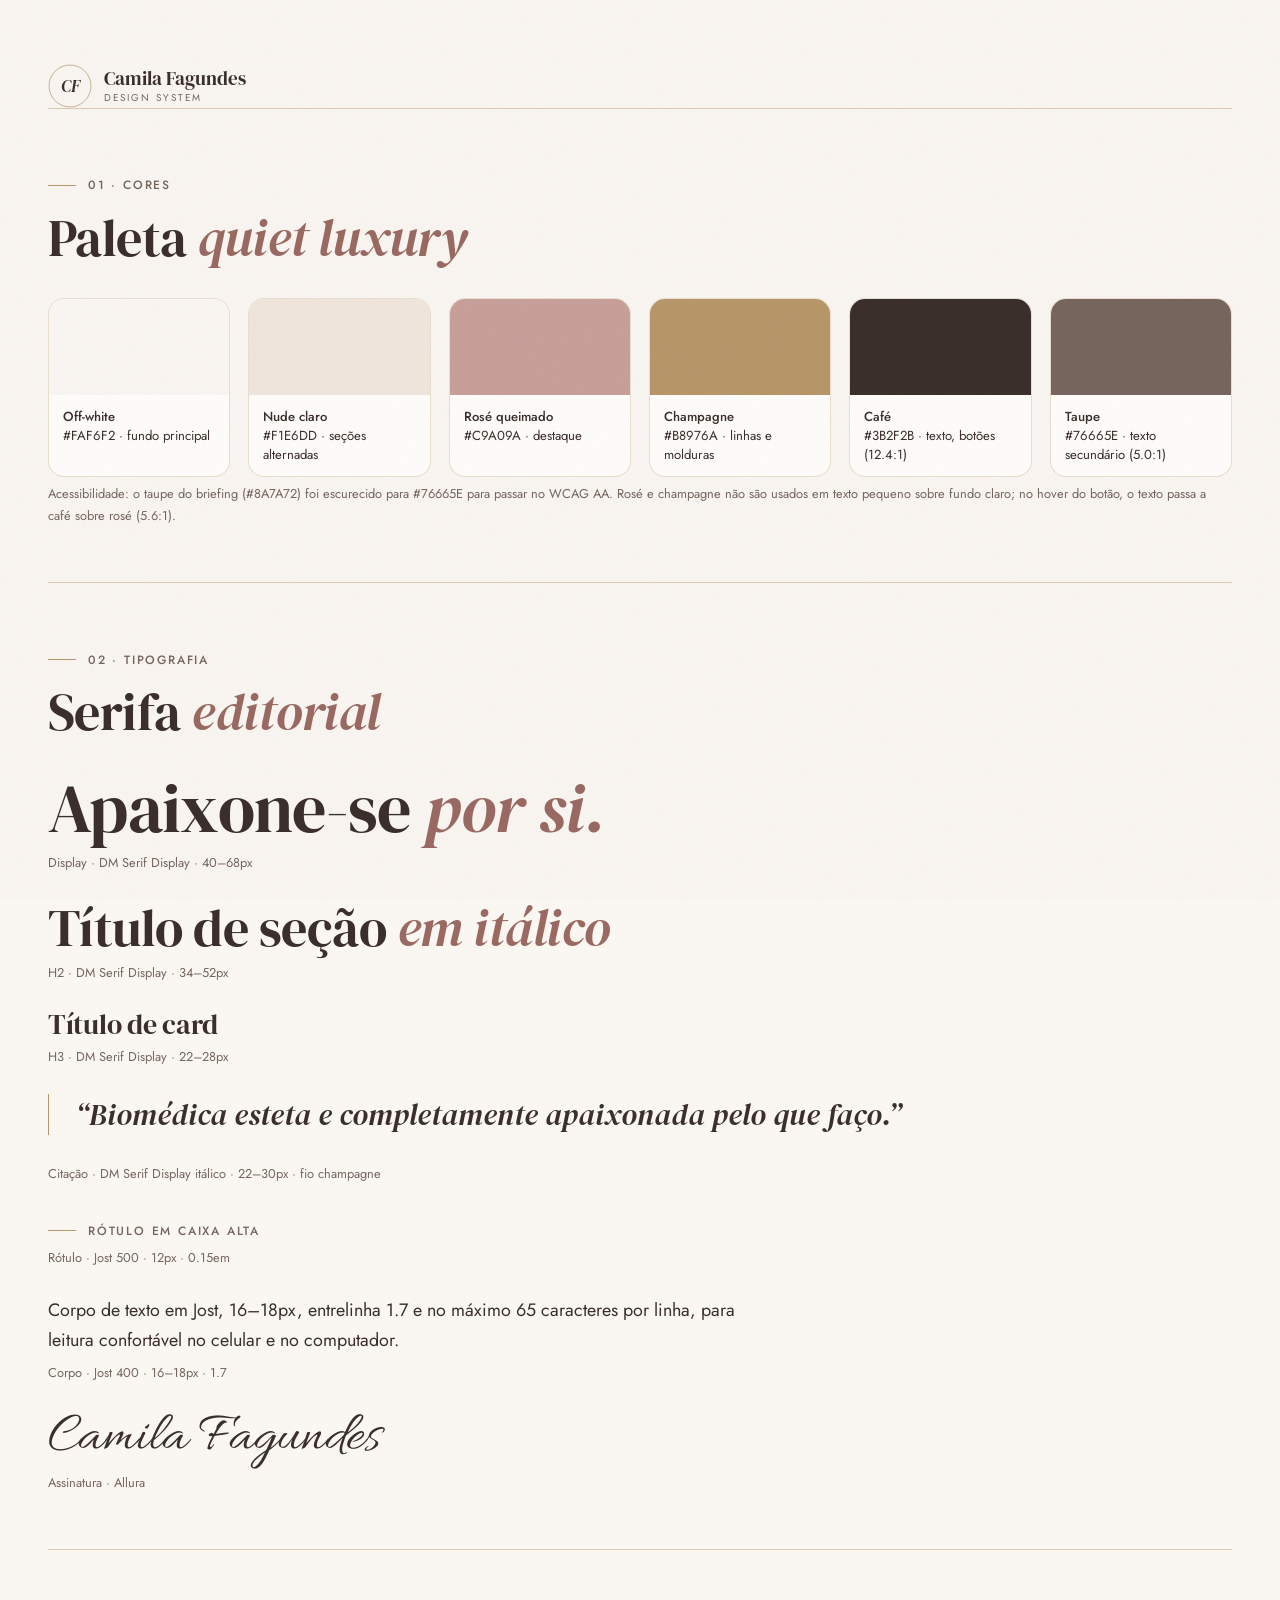
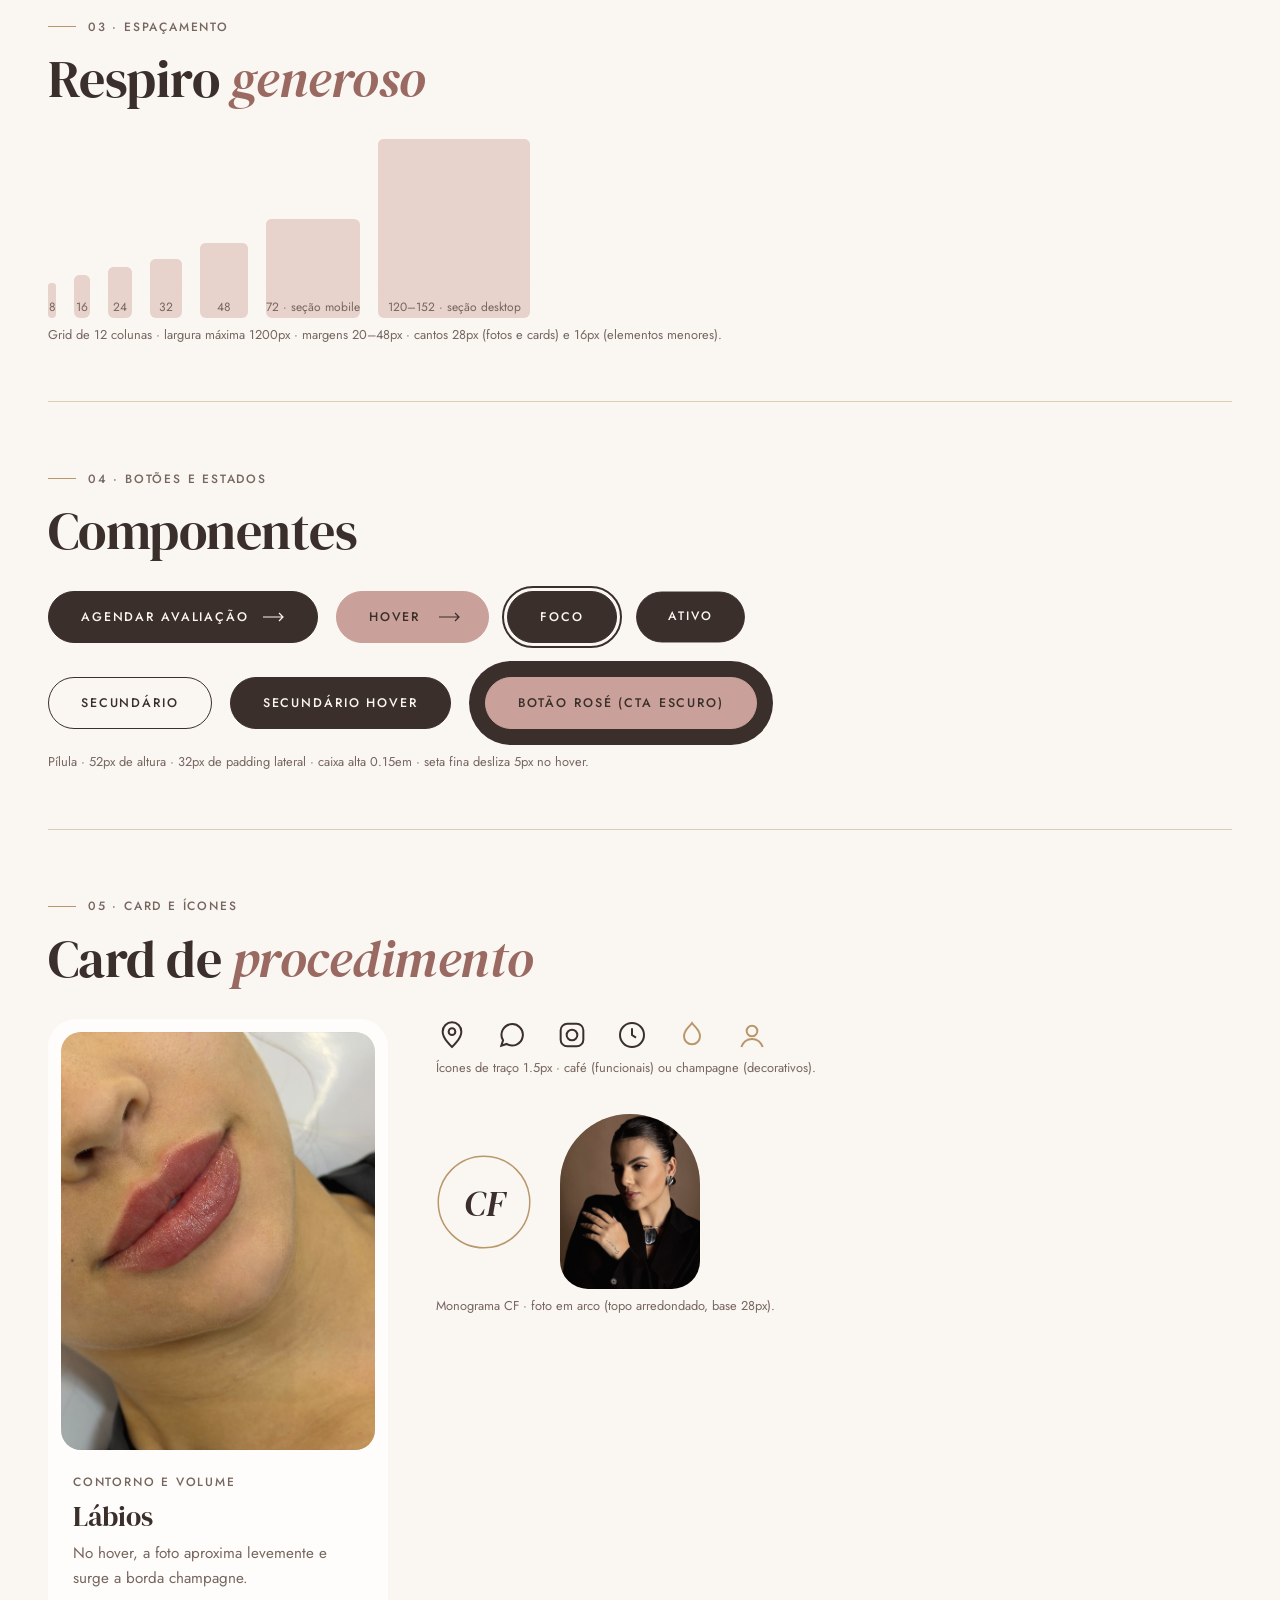
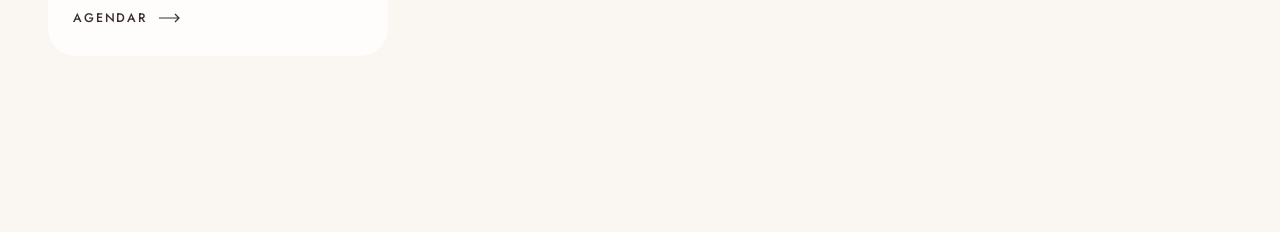
==== commit 14b8184e: "Tipografia: DM Serif Display + Jost" ====
--- a/design-system.html
+++ b/design-system.html
@@ -6,7 +6,7 @@
 <title>Design System | Dra. Camila Fagundes</title>
 <link rel="preconnect" href="https://fonts.googleapis.com">
 <link rel="preconnect" href="https://fonts.gstatic.com" crossorigin>
-<link href="https://fonts.googleapis.com/css2?family=Allura&family=Montserrat:wght@300;400;500;600&family=Playfair+Display:ital,wght@0,400;0,500;1,400;1,500&display=swap" rel="stylesheet">
+<link href="https://fonts.googleapis.com/css2?family=Allura&family=DM+Serif+Display:ital@0;1&family=Jost:wght@300;400;500&display=swap" rel="stylesheet">
 <link rel="stylesheet" href="styles.css">
 <style>
   .ds { padding: 64px 0 120px; }
@@ -33,7 +33,7 @@
 <body>
 <svg width="0" height="0" style="position:absolute" aria-hidden="true">
   <symbol id="arrow" viewBox="0 0 22 10"><path d="M0 5h20M16 1l4 4-4 4" fill="none" stroke="currentColor" stroke-width="1.2"/></symbol>
-  <symbol id="mono" viewBox="0 0 64 64"><circle cx="32" cy="32" r="30.5" fill="none" stroke="#B8976A" stroke-width="1"/><text x="32" y="41" text-anchor="middle" fill="#3B2F2B" font-family="Playfair Display, Georgia, serif" font-style="italic" font-size="24">CF</text></symbol>
+  <symbol id="mono" viewBox="0 0 64 64"><circle cx="32" cy="32" r="30.5" fill="none" stroke="#B8976A" stroke-width="1"/><text x="32" y="41" text-anchor="middle" fill="#3B2F2B" font-family="DM Serif Display, Georgia, serif" font-style="italic" font-size="24">CF</text></symbol>
 </svg>
 <main class="container ds">
   <a class="brand" href="index.html"><svg class="mono"><use href="#mono"/></svg><span>Camila Fagundes<small>Design system</small></span></a>
@@ -56,12 +56,12 @@
     <span class="label">02 · Tipografia</span>
     <h2 class="h2">Serifa <em>editorial</em></h2>
     <div class="type">
-      <div><p class="display">Apaixone-se <em>por si.</em></p><p class="spec">Display · Playfair Display 400 · 40–68px</p></div>
-      <div><p class="h2">Título de seção <em>em itálico</em></p><p class="spec">H2 · Playfair Display 400 · 34–52px</p></div>
-      <div><p class="h3">Título de card</p><p class="spec">H3 · Playfair Display 400 · 22–28px</p></div>
-      <div><p class="quote">“Biomédica esteta e completamente apaixonada pelo que faço.”</p><p class="spec">Citação · Playfair Display itálico · 22–30px · fio champagne</p></div>
-      <div><span class="label">Rótulo em caixa alta</span><p class="spec">Rótulo · Montserrat 500 · 12px · 0.15em</p></div>
-      <div><p class="measure">Corpo de texto em Montserrat, 16–18px, entrelinha 1.7 e no máximo 65 caracteres por linha, para leitura confortável no celular e no computador.</p><p class="spec">Corpo · Montserrat 400 · 16–18px · 1.7</p></div>
+      <div><p class="display">Apaixone-se <em>por si.</em></p><p class="spec">Display · DM Serif Display · 40–68px</p></div>
+      <div><p class="h2">Título de seção <em>em itálico</em></p><p class="spec">H2 · DM Serif Display · 34–52px</p></div>
+      <div><p class="h3">Título de card</p><p class="spec">H3 · DM Serif Display · 22–28px</p></div>
+      <div><p class="quote">“Biomédica esteta e completamente apaixonada pelo que faço.”</p><p class="spec">Citação · DM Serif Display itálico · 22–30px · fio champagne</p></div>
+      <div><span class="label">Rótulo em caixa alta</span><p class="spec">Rótulo · Jost 500 · 12px · 0.15em</p></div>
+      <div><p class="measure">Corpo de texto em Jost, 16–18px, entrelinha 1.7 e no máximo 65 caracteres por linha, para leitura confortável no celular e no computador.</p><p class="spec">Corpo · Jost 400 · 16–18px · 1.7</p></div>
       <div><p class="signature">Camila Fagundes</p><p class="spec">Assinatura · Allura</p></div>
     </div>
   </section>
--- a/styles.css
+++ b/styles.css
@@ -14,8 +14,8 @@
   --white: #FFFDFB;
 
   /* Type */
-  --serif: "Playfair Display", Georgia, serif;
-  --sans: "Montserrat", "Helvetica Neue", Arial, sans-serif;
+  --serif: "DM Serif Display", Georgia, serif;
+  --sans: "Jost", "Helvetica Neue", Arial, sans-serif;
   --script: "Allura", "Brush Script MT", cursive;
   --fs-display: clamp(2.5rem, 1.6rem + 4vw, 4.25rem);    /* 40 → 68 */
   --fs-h2: clamp(2.125rem, 1.5rem + 2.4vw, 3.25rem);     /* 34 → 52 */
@@ -59,7 +59,7 @@
 .section--nude { background: var(--nude); }
 
 /* ---------- Type ---------- */
-.display, .h2, .h3 { font-family: var(--serif); font-weight: 400; letter-spacing: -.015em; line-height: 1.08; }
+.display, .h2, .h3 { font-family: var(--serif); font-weight: 400; letter-spacing: -.01em; line-height: 1.08; }
 .display { font-size: var(--fs-display); font-weight: 400; }
 .h2 { font-size: var(--fs-h2); }
 .h3 { font-size: var(--fs-h3); line-height: 1.1; }
@@ -300,7 +300,7 @@
 .cta { background: var(--cafe); color: var(--off-white); text-align: center; overflow: hidden; }
 .cta .blob { left: 50%; top: 10%; transform: translateX(-50%); opacity: .12; }
 .cta .label { color: var(--rose-soft); }
-.cta .h2 { font-size: clamp(2.4rem, 1.5rem + 4vw, 4.5rem); font-weight: 400; margin: 24px auto 22px; max-width: 13ch; }
+.cta .h2 { font-size: clamp(2.1rem, 1.2rem + 4vw, 4.5rem); font-weight: 400; margin: 24px auto 22px; }
 .cta .h2 em { color: var(--rose); }
 .cta p { color: #E9DED6; max-width: 34em; margin: 0 auto 40px; }
 
